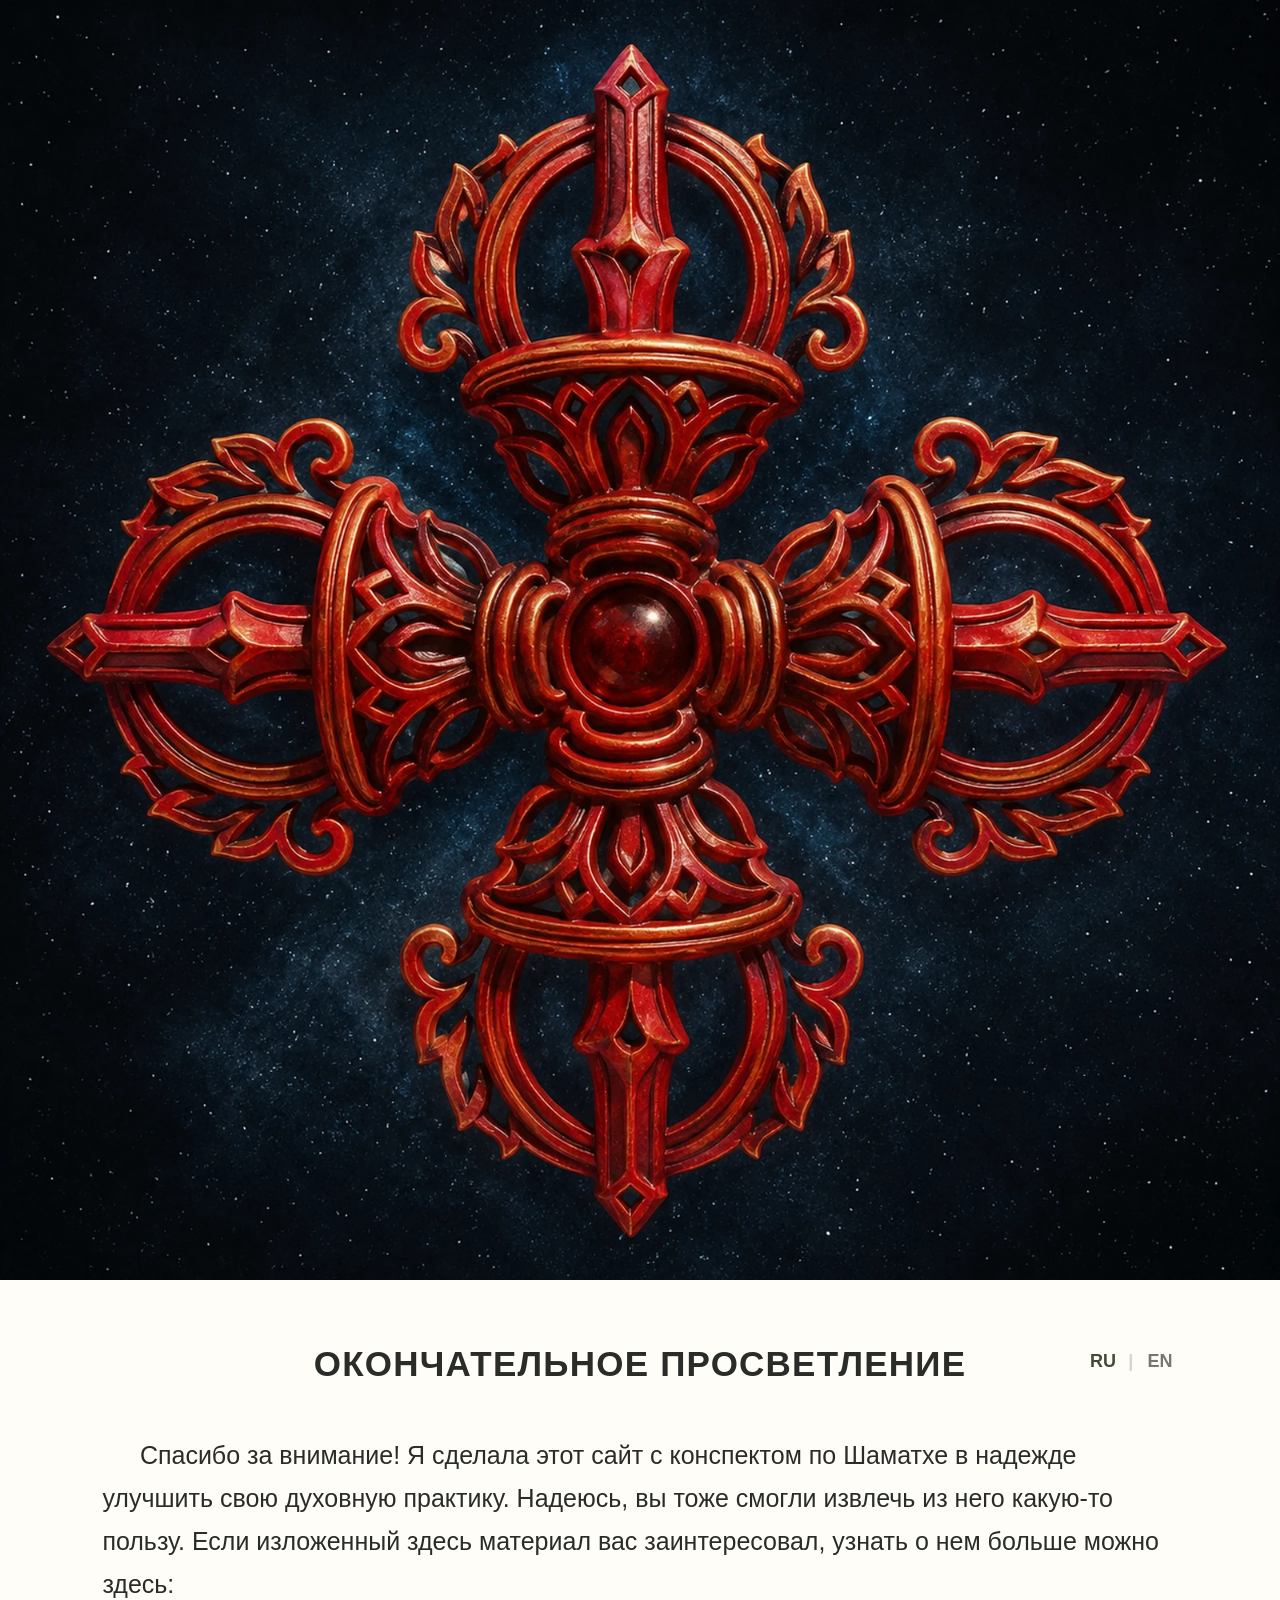
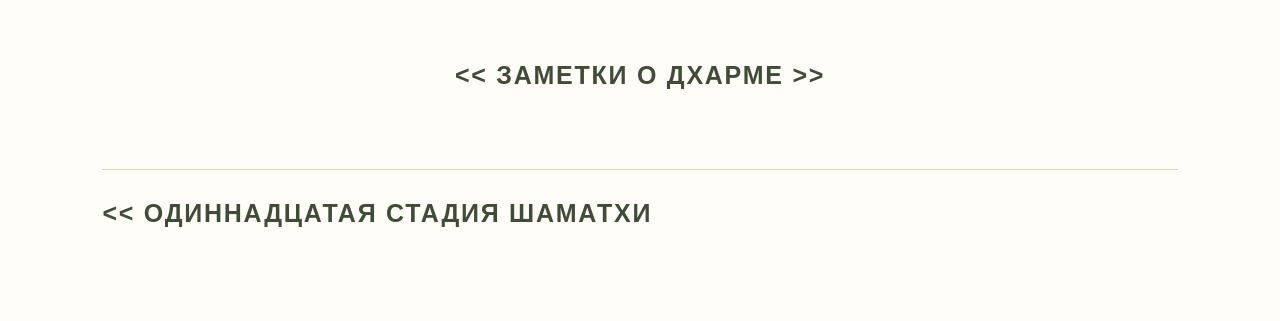
==== finish.html @ 6f942bec "Initial commit" ====
<!doctype html>
<html lang="ru">
<head>
  <meta charset="utf-8">
  <meta name="viewport" content="width=device-width, initial-scale=1">
  <meta name="description" content="9 стадий Шаматхи — практическое руководство">
  <title>Окончательное просветление</title>
  <link rel="stylesheet" href="css/styles.css">
</head>
<body data-page="12">
  <main class="site-shell">
      <figure class="hero"><img src="img/12.webp" alt="Окончательное просветление"></figure>
    <div class="page-content">
      <header class="page-header">
        <span class="header-spacer" aria-hidden="true"></span>
        <h1>
          <span data-lang-content="ru">Окончательное просветление</span>
          <span data-lang-content="en" hidden>Ultimate Enlightenment</span>
        </h1>
        <div class="language-switcher" aria-label="Language selector">
          <button type="button" data-lang="ru" class="is-active" aria-pressed="true">RU</button>
          <span aria-hidden="true">|</span>
          <button type="button" data-lang="en" aria-pressed="false">EN</button>
        </div>
      </header>

      <article class="article" data-lang-content="ru">
          <p>Спасибо за внимание! Я сделала этот сайт с конспектом по Шаматхе в надежде улучшить свою духовную практику. Надеюсь, вы тоже смогли извлечь из него какую-то пользу. Если изложенный здесь материал вас заинтересовал, узнать о нем больше можно здесь:</p>
      </article>
      <article class="article" data-lang-content="en" hidden>
          <p>Thank you for your attention! I created this website with notes on Shamatha in the hope of improving my spiritual practice. I hope you, too, have been able to derive some benefit from it. If the material presented here has interested you, you can learn more about it here:</p>
      </article>

      <p class="resource-link" data-lang-content="ru">
        <a href="https://author.today/work/123556">&lt;&lt; ЗАМЕТКИ О ДХАРМЕ &gt;&gt;</a>
      </p>
      <p class="resource-link" data-lang-content="en" hidden>
        <a href="https://author.today/work/123556">&lt;&lt; DHARMA NOTES &gt;&gt;</a>
      </p>


      <nav class="page-nav" data-lang-content="ru" aria-label="Навигация по стадиям">
            <a class="nav-prev" rel="prev" href="stage-11.html">&lt;&lt; ОДИННАДЦАТАЯ СТАДИЯ ШАМАТХИ</a>
      </nav>
      <nav class="page-nav" data-lang-content="en" aria-label="Stage navigation" hidden>
            <a class="nav-prev" rel="prev" href="stage-11.html">&lt;&lt; ELEVENTH STAGE OF SHAMATHA</a>
      </nav>
    </div>
  </main>
  <script src="js/jquery-3.7.1.min.js"></script>
  <script src="js/site.js"></script>
</body>
</html>
---- css/styles.css ----
:root {
  --paper: #f5f2e9;
  --surface: #fffdf8;
  --ink: #292c29;
  --muted: #77776f;
  --accent: #65725b;
  --accent-dark: #404b39;
  --line: #d9d4c7;
  --shadow: 0 18px 55px rgba(48, 48, 39, 0.11);
}

* { box-sizing: border-box; }

html { overflow-x: hidden; }

body {
  margin: 0;
  min-width: 0;
  color: var(--ink);
  background: var(--paper);
  font-family: Arial, Helvetica, sans-serif;
  font-size: clamp(25px, 1.35vw, 30px);
  line-height: 1.72;
}

[hidden] { display: none !important; }

.site-shell {
  width: 100%;
  max-width: 1600px;
  min-height: 100vh;
  margin: 0 auto;
  overflow: visible;
  background: var(--surface);
  box-shadow: var(--shadow);
}

.hero {
  position: relative;
  z-index: 0;
  width: 100%;
  max-width: 1600px;
  margin: 0;
  background: #000510;
}

.hero::before {
  position: absolute;
  z-index: -1;
  top: 0;
  bottom: 0;
  left: 50%;
  width: 100vw;
  content: "";
  transform: translateX(-50%);
  background: #000510;
}

.hero img {
  display: block;
  width: 100%;
  height: auto;
}

.page-content {
  width: 100%;
  max-width: 1600px;
  padding: clamp(32px, 5vw, 82px) clamp(22px, 8vw, 130px) clamp(45px, 7vw, 100px);
}

.page-header {
  display: grid;
  grid-template-columns: minmax(80px, 1fr) minmax(0, auto) minmax(80px, 1fr);
  align-items: start;
  gap: 24px;
  margin-bottom: clamp(30px, 4vw, 58px);
}

h1 {
  max-width: 1050px;
  margin: 0;
  font: 700 clamp(30px, 4.1vw, 35px)/1.12 Arial, Helvetica, sans-serif;
  letter-spacing: 0.035em;
  text-align: center;
  text-transform: uppercase;
}

.language-switcher {
  justify-self: end;
  white-space: nowrap;
  color: var(--line);
  font: 700 18px/1 Arial, Helvetica, sans-serif;
  letter-spacing: 0.12em;
}

.language-switcher button {
  padding: 8px 5px;
  border: 0;
  color: var(--muted);
  background: transparent;
  cursor: pointer;
  font: inherit;
}

.language-switcher button:hover,
.language-switcher button:focus-visible,
.language-switcher button.is-active { color: var(--accent-dark); }

.language-switcher button:focus-visible { outline: 2px solid var(--accent); outline-offset: 2px; }

.article { max-width: 1120px; margin: 0 auto; }
.article p { margin: 0 0 1.25em; 
  text-indent: 1.5em;
}

.article blockquote p:last-child {
  margin-bottom: 0;
}

.article h2 {
  margin: 2.1em 0 0.7em;
  color: var(--accent-dark);
  font: 700 clamp(20px, 2vw, 20px)/1.3 Arial, Helvetica, sans-serif;
  letter-spacing: 0.04em;
  text-align: left;
  text-transform: uppercase;
}
.article ol { margin: 0.4em 0 1.7em; padding-left: 1.8em; }
.article li { margin: 0.35em 0; padding-left: 0.25em; }
.article blockquote {
  margin: 0 0 1.6em;
  padding: 0.25em 0 0.25em clamp(18px, 3vw, 38px);
  border-left: 3px solid var(--accent);
  color: #4f554d;
  font-size: 1.05em;
  text-indent: 1.5em;
}
.article blockquote em { font-style: italic; }

.page-nav {
  display: flex;
  justify-content: space-between;
  align-items: center;
  gap: 28px;
  max-width: 1120px;
  margin: clamp(42px, 6vw, 85px) auto 0;
  padding-top: 26px;
  border-top: 1px solid var(--line);
  font: 700 clamp(25px, 1.15vw, 35px)/1.4 Arial, Helvetica, sans-serif;
  letter-spacing: 0.07em;
}

.page-nav a { color: var(--accent-dark); text-decoration: none; }
.page-nav a:hover, .page-nav a:focus-visible { color: var(--accent); text-decoration: underline; }
.nav-next { margin-left: auto; text-align: right; }

.resource-link {
  margin: clamp(32px, 4vw, 55px) auto 0;
  text-align: center;
  font: 700 clamp(25px, 1.15vw, 35px)/1.4 Arial, Helvetica, sans-serif;
  letter-spacing: 0.07em;
}

.resource-link a { color: var(--accent-dark); text-decoration: none; }
.resource-link a:hover, .resource-link a:focus-visible { color: var(--accent); text-decoration: underline; }

@media (max-width: 700px) {
  body { font-size: 22px; line-height: 1.62; }
  .page-content { padding: 28px 18px 48px; }
  .page-header { grid-template-columns: 1fr auto; gap: 14px; }
  .header-spacer { display: none; }
  .article {
    font-size: 22px;
  }
  h1 { grid-column: 1 / -1; grid-row: 2; font-size: clamp(27px, 9vw, 40px); }
  .language-switcher { grid-column: 2; grid-row: 1; }
  .hero img { max-height: none; }
  .page-nav { gap: 18px; font-size: 15px; letter-spacing: 0.035em; }
  .page-nav a { max-width: 48%; }
}

@media (prefers-reduced-motion: reduce) { *, *::before, *::after { scroll-behavior: auto !important; } }
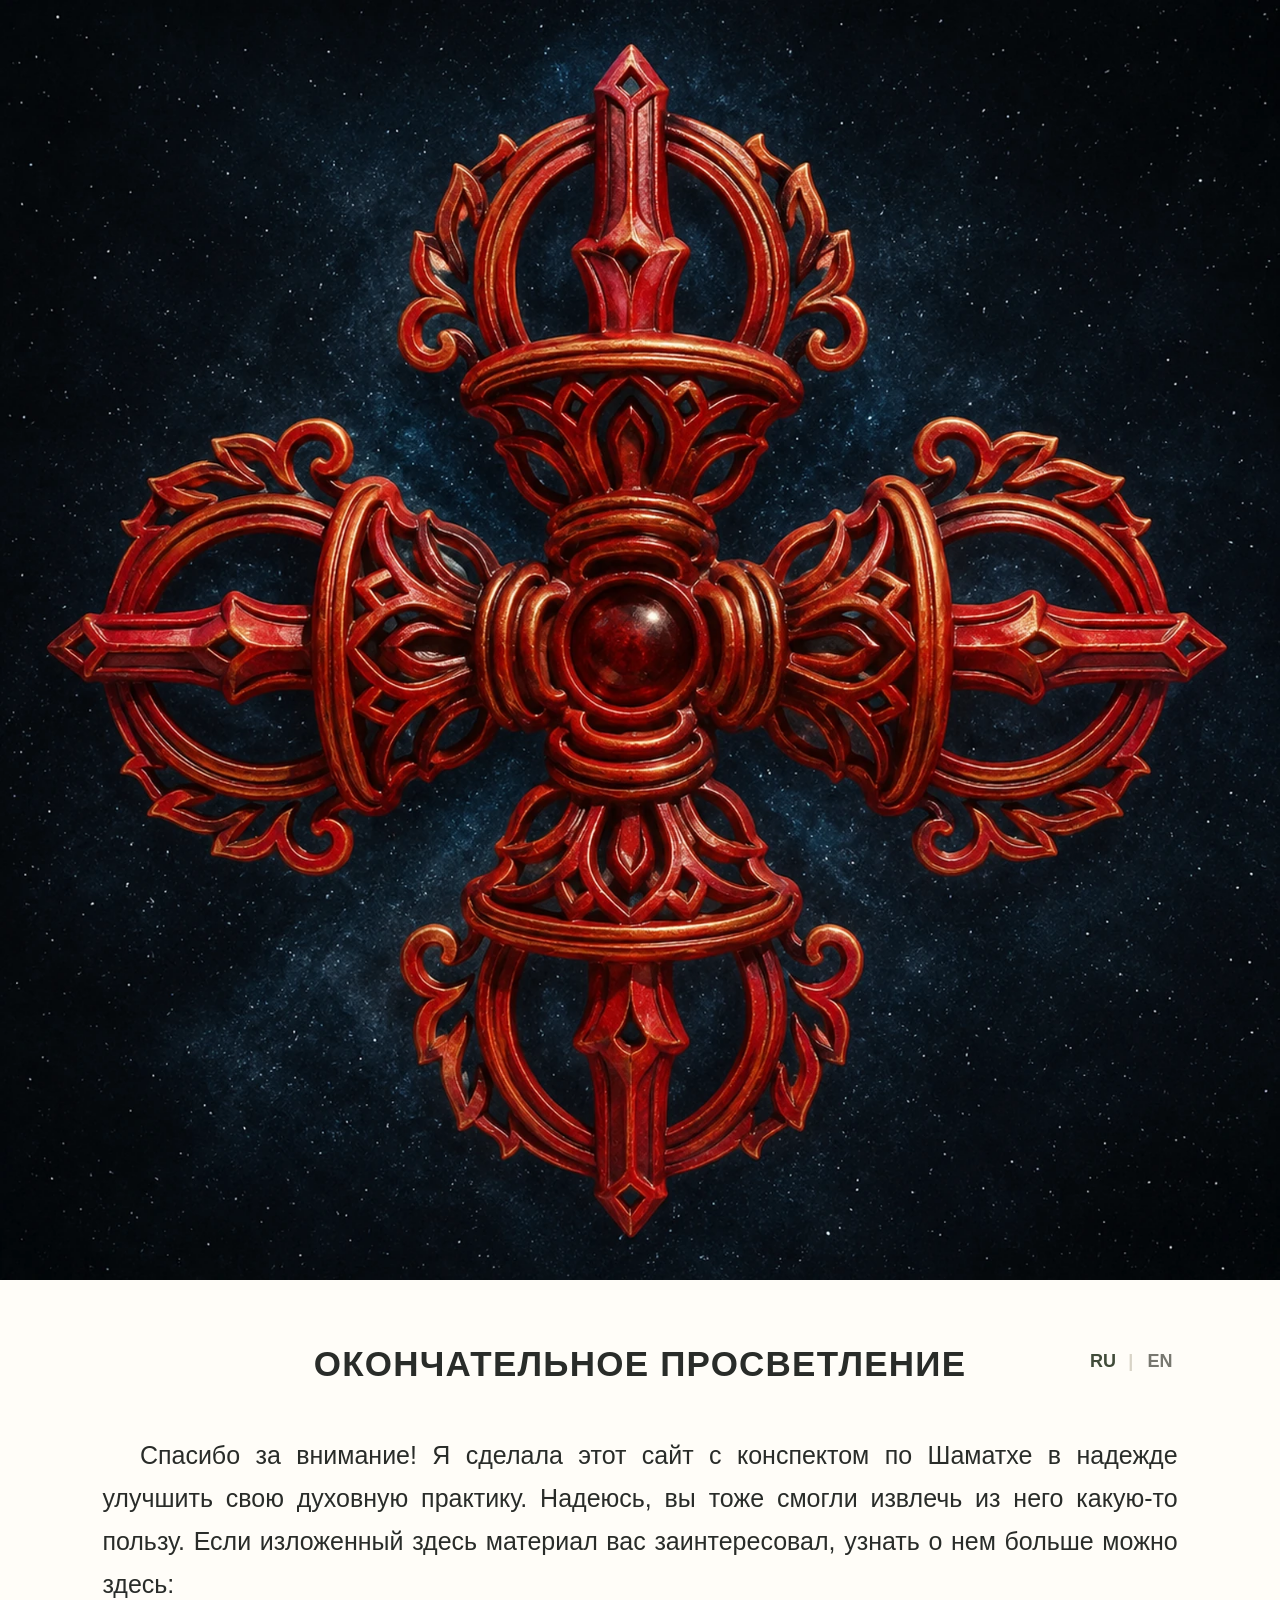
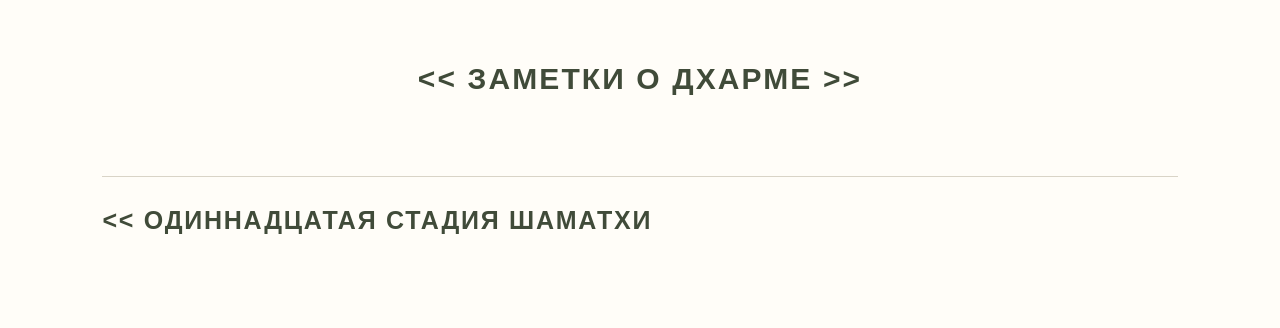
==== commit 281e0ccf: "design updated" ====
--- a/finish.html
+++ b/finish.html
@@ -32,10 +32,10 @@
       </article>
 
       <p class="resource-link" data-lang-content="ru">
-        <a href="https://author.today/work/123556">&lt;&lt; ЗАМЕТКИ О ДХАРМЕ &gt;&gt;</a>
+        <a href="https://author.today/work/123556" target="blank">&lt;&lt; ЗАМЕТКИ О ДХАРМЕ &gt;&gt;</a>
       </p>
       <p class="resource-link" data-lang-content="en" hidden>
-        <a href="https://author.today/work/123556">&lt;&lt; DHARMA NOTES &gt;&gt;</a>
+        <a href="https://author.today/work/123556" target="blank">&lt;&lt; DHARMA NOTES &gt;&gt;</a>
       </p>
 
 
--- a/css/styles.css
+++ b/css/styles.css
@@ -41,7 +41,7 @@
   width: 100%;
   max-width: 1600px;
   margin: 0;
-  background: #000510;
+  background: #d9d4c7;
 }
 
 .hero::before {
@@ -53,19 +53,35 @@
   width: 100vw;
   content: "";
   transform: translateX(-50%);
-  background: #000510;
+  background: #d9d4c7;
+}
+
+.hero::after {
+  position: absolute;
+  z-index: 2;
+  inset: 0;
+  content: "";
+  pointer-events: none;
+  box-shadow:
+    -22px 0 35px -20px rgba(48, 48, 39, 0.60),
+     22px 0 35px -20px rgba(48, 48, 39, 0.60);
 }
 
 .hero img {
+  position: relative;
+  z-index: 1;
   display: block;
   width: 100%;
   height: auto;
 }
 
 .page-content {
+  position: relative;
+  z-index: 2;
   width: 100%;
   max-width: 1600px;
   padding: clamp(32px, 5vw, 82px) clamp(22px, 8vw, 130px) clamp(45px, 7vw, 100px);
+  background: var(--surface);
 }
 
 .page-header {
@@ -111,6 +127,8 @@
 .article { max-width: 1120px; margin: 0 auto; }
 .article p { margin: 0 0 1.25em; 
   text-indent: 1.5em;
+  text-align: justify;
+  hyphens: auto;
 }
 
 .article blockquote p:last-child {
@@ -120,7 +138,7 @@
 .article h2 {
   margin: 2.1em 0 0.7em;
   color: var(--accent-dark);
-  font: 700 clamp(20px, 2vw, 20px)/1.3 Arial, Helvetica, sans-serif;
+  font: 500 clamp(23px, 2vw, 20px)/1.12 Arial, Helvetica, sans-serif;
   letter-spacing: 0.04em;
   text-align: left;
   text-transform: uppercase;
@@ -157,7 +175,7 @@
 .resource-link {
   margin: clamp(32px, 4vw, 55px) auto 0;
   text-align: center;
-  font: 700 clamp(25px, 1.15vw, 35px)/1.4 Arial, Helvetica, sans-serif;
+  font: 700 clamp(30px, 1.15vw, 35px)/1.4 Arial, Helvetica, sans-serif;
   letter-spacing: 0.07em;
 }
 
@@ -172,11 +190,21 @@
   .article {
     font-size: 22px;
   }
-  h1 { grid-column: 1 / -1; grid-row: 2; font-size: clamp(27px, 9vw, 40px); }
+  h1 { grid-column: 1 / -1; grid-row: 2; font-size: clamp(22px, 9vw, 25px); }
   .language-switcher { grid-column: 2; grid-row: 1; }
   .hero img { max-height: none; }
-  .page-nav { gap: 18px; font-size: 15px; letter-spacing: 0.035em; }
-  .page-nav a { max-width: 48%; }
-}
+  .page-nav {
+    font-size: 15px;
+  }
+
+  .page-nav {
+    gap: 18px;
+    letter-spacing: 0.035em;
+  }
+  .resource-link {
+    font-size: 20px;
+  }
+}
+
 
 @media (prefers-reduced-motion: reduce) { *, *::before, *::after { scroll-behavior: auto !important; } }
